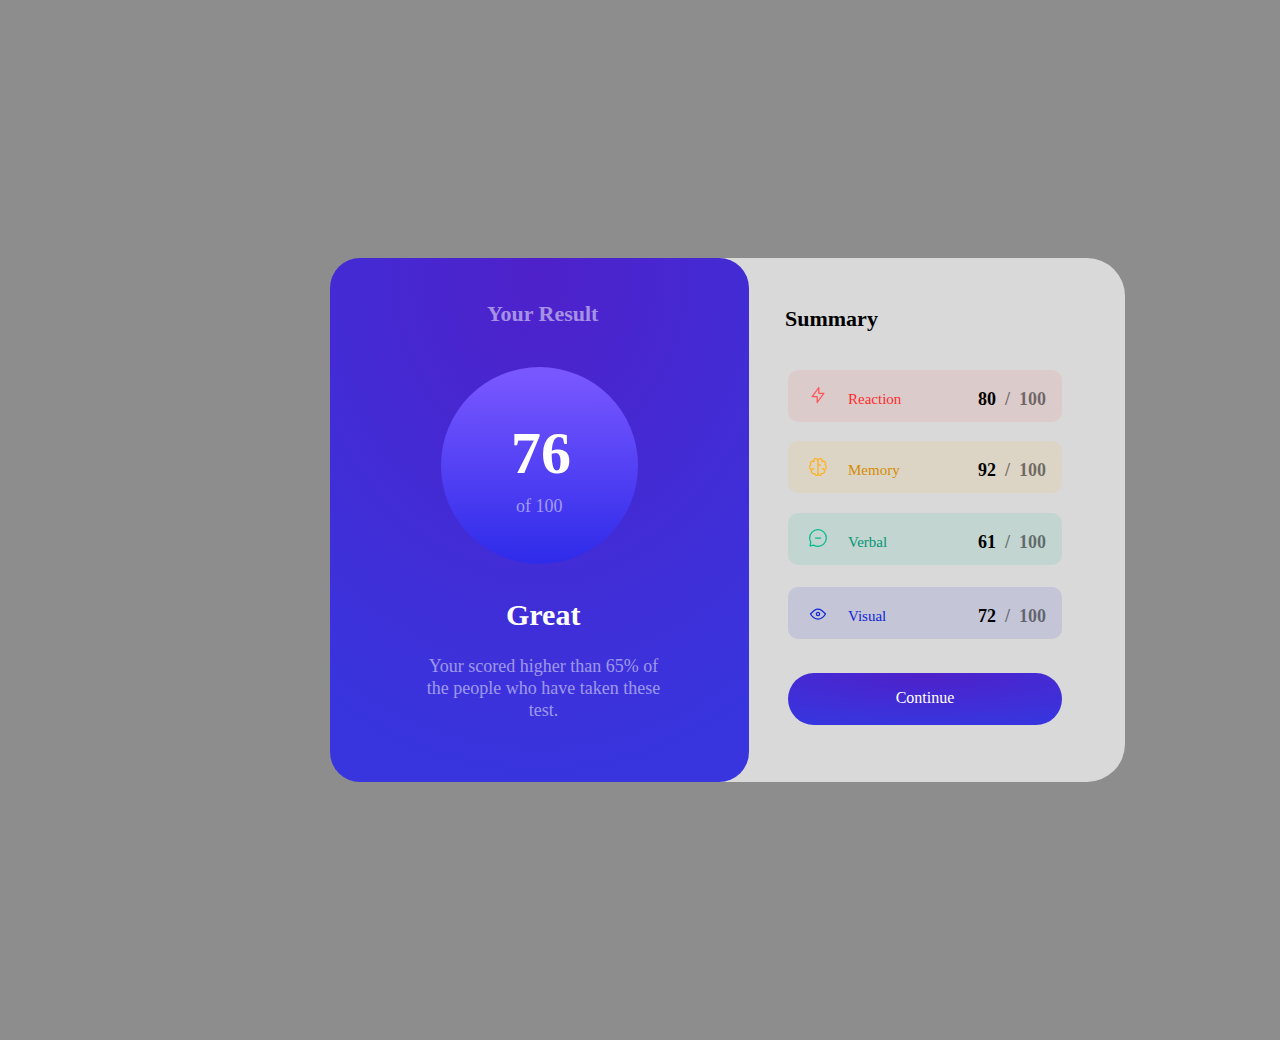
==== Lion_Work_1.html @ 53269382 "Add files via upload" ====
<!DOCTYPE html>
<html lang="en">
<head>
    <meta charset="UTF-8">
    <meta http-equiv="X-UA-Compatible" content="IE=edge">
    <meta name="viewport" content="width=device-width, initial-scale=1.0">
    <link rel="stylesheet" href="Lion_Wokr_1.css">
    <title>Lion</title>

</head>
<body>
    <div class="Rect1">
        <p>Summary</p>
    </div>

    <div class="Rect2">
        <p class="p1">Your Result</p>
    </div>
<!-- div 말고 원 만드는 방법 질문 -->
    <div class="Circle1">
        <p>76</p>
        <p>of 100</p>
        <p>Great</p>
        <p>Your scored higher than 65% of the people who have taken these test.</p>
    </div>
    <div class="reaction">
        <p>Reaction</p>
        <p><span class="strong"><strong>80</strong></span>&nbsp;&nbsp;/&nbsp;&nbsp;100</p>
        <svg xmlns="http://www.w3.org/2000/svg" width="40" height="40" fill="none" viewBox="-20 -15 40 40"><path stroke="#F55" stroke-linecap="round" stroke-linejoin="round" stroke-width="1.25" d="M10.833 8.333V2.5l-6.666 9.167h5V17.5l6.666-9.167h-5Z"/></svg>
    </div>
    <div class="memory">
        <p>Memory</p>
        <p><span class="strong2"><strong>92</strong></span>&nbsp;&nbsp;/&nbsp;&nbsp;100</p>
        <p><svg xmlns="http://www.w3.org/2000/svg" width="40" height="40" fill="none" viewBox="-20 0 40 40"><path stroke="#FFB21E" stroke-linecap="round" stroke-linejoin="round" stroke-width="1.25" d="M5.833 11.667a2.5 2.5 0 1 0 .834 4.858"/><path stroke="#FFB21E" stroke-linecap="round" stroke-linejoin="round" stroke-width="1.25" d="M3.553 13.004a3.333 3.333 0 0 1-.728-5.53m.025-.067a2.083 2.083 0 0 1 2.983-2.824m.199.054A2.083 2.083 0 1 1 10 3.75v12.917a1.667 1.667 0 0 1-3.333 0M10 5.833a2.5 2.5 0 0 0 2.5 2.5m1.667 3.334a2.5 2.5 0 1 1-.834 4.858"/><path stroke="#FFB21E" stroke-linecap="round" stroke-linejoin="round" stroke-width="1.25" d="M16.447 13.004a3.334 3.334 0 0 0 .728-5.53m-.025-.067a2.083 2.083 0 0 0-2.983-2.824M10 3.75a2.085 2.085 0 0 1 2.538-2.033 2.084 2.084 0 0 1 1.43 2.92m-.635 12.03a1.667 1.667 0 0 1-3.333 0"/></svg></p>
    </div>
    <div class="verbal">
        <p>Verbal</p>
        <p><span class="strong3"><strong>61</strong></span>&nbsp;&nbsp;/&nbsp;&nbsp;100</p>
        <svg xmlns="http://www.w3.org/2000/svg" width="40" height="40" fill="none" viewBox="-20 -15 40 40"><path stroke="#00BB8F" stroke-linecap="round" stroke-linejoin="round" stroke-width="1.25" d="M7.5 10h5M10 18.333A8.333 8.333 0 1 0 1.667 10c0 1.518.406 2.942 1.115 4.167l-.699 3.75 3.75-.699A8.295 8.295 0 0 0 10 18.333Z"/></svg>
    </div>
    <div class="visual">
        <p>Visual</p>
        <p><span class="strong4"><strong>72</strong></span>&nbsp;&nbsp;/&nbsp;&nbsp;100</p>
        <svg xmlns="http://www.w3.org/2000/svg" width="40" height="40" fill="none" viewBox="-20 -17 40 40"><path stroke="#1125D6" stroke-linecap="round" stroke-linejoin="round" stroke-width="1.25" d="M10 11.667a1.667 1.667 0 1 0 0-3.334 1.667 1.667 0 0 0 0 3.334Z"/><path stroke="#1125D6" stroke-linecap="round" stroke-linejoin="round" stroke-width="1.25" d="M17.5 10c-1.574 2.492-4.402 5-7.5 5s-5.926-2.508-7.5-5C4.416 7.632 6.66 5 10 5s5.584 2.632 7.5 5Z"/></svg>
    </div>  
    <div class="continue"><p>Continue</p></div>
</body>
</html>
---- Lion_Wokr_1.css ----
body {
    position: relative;
    width: 1440px;
    height: 1024px;

    background: #8D8D8D;
}

.Rect1 { 
    position: absolute;
    width:795px;
    height:524px;
    left:322px;
    top:250px;
    background: rgba(255,255,255,0.67);
    border-radius: 38px;
}

.Rect2 {
    position: absolute;
    width: 419px;
    height: 524px;
    left:322px;
    top: 250px;
    background: radial-gradient(96.75% 96.75% at 49.88% 3.25%, #4E21CA 0%, #3835DE 100%);
    border-radius:30px;
}
.Circle1 {
    position: absolute;
    width:197px;
    height:197px;
    left:433px;
    top:359px;
    background: linear-gradient(179.85deg, #7857FF 4.43%, #2E2BE9 99.87%);
    border-radius: 50%;
}

.memory {
    position: absolute;
    width: 274px;
    height: 52px;
    left: 780px;
    top: 433px;
    
    background: rgba(255, 178, 30, 0.1);
    border-radius: 10px;
}
.verbal {
    position: absolute;
    width: 274px;
    height: 52px;
    left: 780px;
    top: 505px;
    
    background: rgba(0, 187, 143, 0.1);
    border-radius: 10px;
}
.visual { 
    position: absolute;
    width: 274px;
    height: 52px;
    left: 780px;
    top: 579px;
    
    background: rgba(17, 37, 214, 0.1);
    border-radius: 10px;
}
.continue {
    position: absolute;
    width: 274px;
    height: 52px;
    left: 780px;
    top: 665px;
    
    background: radial-gradient(96.75% 96.75% at 49.88% 3.25%, #4E21CA 0%, #3835DE 100%) /* warning: gradient uses a rotation that is not supported by CSS and may not behave as expected */;
    border-radius: 30px;
}
.p1 {
    position: absolute;
    width: 143px;
    height: 28px;
    left: 157px;
    top: 20px;
    font-weight: 600;
    font-size: 22px;
    line-height: 27px;

    color: rgba(255, 255, 255, 0.5);
    
}
.Circle1 > p:nth-child(1){
    position: absolute;
    width: 94px;
    height: 62px;
    left: 70px;
    top: -10px;

    font-family: 'Inter';
    font-style: normal;
    font-weight: 700;
    font-size: 60px;
    line-height: 73px;

    color: #FFFFFF;    
}
.Circle1 > p:nth-child(2) {
    position: absolute;
    width: 62px;
    height: 22px;
    left: 75px;
    top: 110px;
    font-weight: 400;
    font-size: 18px;
    line-height: 22px;
    /* identical to box height */


    color: rgba(255, 255, 255, 0.5);
        
}
.Circle1 > p:nth-child(3) {
    position: absolute;
    width: 105px;
    height: 28px;
    left: 65px;
    top: 200px;

    font-family: 'Inter';
    font-style: normal;
    font-weight: 600;
    font-size: 30px;
    line-height: 36px;

    color: #FFFFFF;
}
.Circle1 > p:nth-child(4) {
    position: absolute;
    width:245px;
    height:72px;
    left:-20px;
    
    top:270px;
    font-size:18px;
    font-weight:400;
    line-height:22px;
    text-align:center;
    color:rgba(255,255,255,0.5);
}
.Rect1 > p {
    position: absolute;
    width: 119px;
    height: 15px;
    left: 455px;
    top: 25px;
    font-weight: 700;
    font-size: 22px;
    line-height: 27px;
    color: #000000;

}

.reaction > p:nth-child(1) {
    position: absolute;
    width: 103px;
    height: 21px;
    left: 60px;
    top: 5px;
    font-weight: 400;
    font-size: 15px;
    line-height: 18px;
    
    color: #FF2B2B;  
}
.reaction > p:nth-child(2) {
    position: absolute;
    width: 31px;
    height: 21px;
    left: 190px;
    top: 0px;
    
    font-family: 'Inter';
    font-style: normal;
    font-weight: 600;
    font-size: 18px;
    line-height: 22px;

    color: rgba(0, 0, 0, 0.5);
}

.continue > p {
    text-align: center;
    color:#ffffff;
}
.strong {
    color:black;
}
.memory > p:nth-child(2) {
    position: absolute;
    width: 31px;
    height: 21px;
    left: 190px;
    top: 0px;
    font-weight: 600;
    font-size: 18px;
    line-height: 22px;

    color: rgba(0, 0, 0, 0.5);
}
.strong2 {
    color:black;    
}
.verbal > p:nth-child(2) {
    position: absolute;
    width: 31px;
    height: 21px;
    left: 190px;
    top: 0px;
    font-weight: 600;
    font-size: 18px;
    line-height: 22px;

    color:  rgba(0, 0, 0, 0.5);
}
.strong3 {
    color:black;
}
.visual > p:nth-child(2) {
    position: absolute;
    width: 31px;
    height: 21px;
    left: 190px;
    top: 0px;
    font-weight: 600;
    font-size: 18px;
    line-height: 22px;

    color:  rgba(0, 0, 0, 0.5);
}
.strong4 {
    color:black;
}

.memory > p:nth-child(1) {
    position: absolute;
    width: 103px;
    height: 21px;
    left: 60px;
    top: 5px;
    font-weight: 400;
    font-size: 15px;
    line-height: 18px;

    color: #D48C03;

}
.verbal > p:nth-child(1) {
    position: absolute;
    width: 103px;
    height: 21px;
    left: 60px;
    top: 5px;
    font-weight: 400;
    font-size: 15px;
    line-height: 18px;

    color: #029774;
}

.visual> p:nth-child(1) {
    position: absolute;
    width: 103px;
    height: 21px;
    left: 60px;
    top: 5px;
    font-weight: 400;
    font-size: 15px;
    line-height: 18px;

    color: #1125D6;
}
.reaction {
    position: absolute;
    width: 274px;
    height: 52px;
    left: 780px;
    top: 362px;
    background: rgba(255, 85, 85, 0.1);
    border-radius: 10px;
}
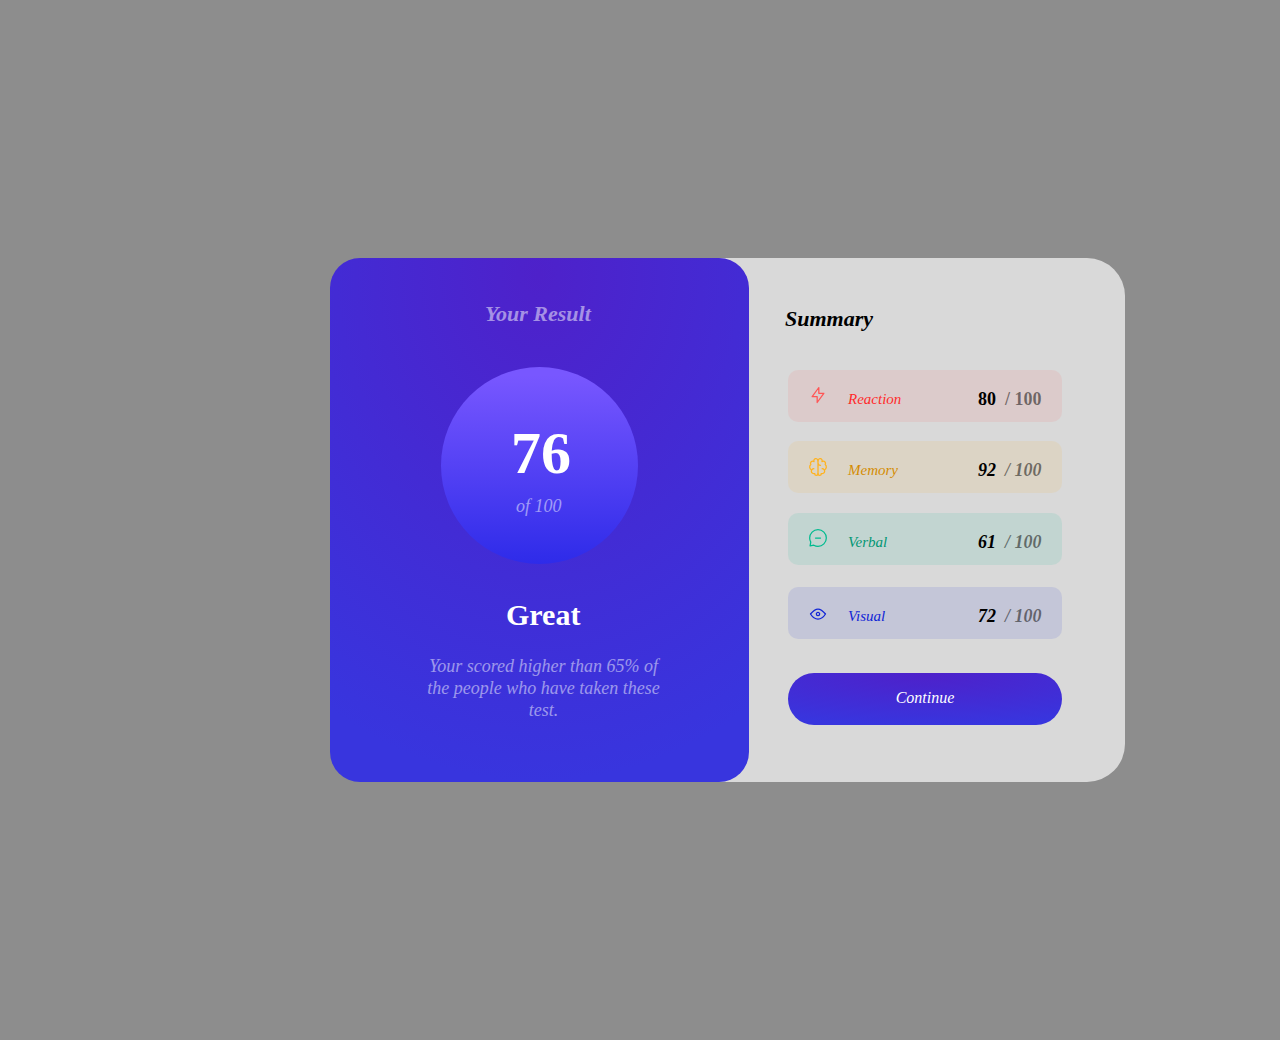
==== commit 249ef358: "html,css" ====
--- a/Lion_Work_1.html
+++ b/Lion_Work_1.html
@@ -25,22 +25,22 @@
     </div>
     <div class="reaction">
         <p>Reaction</p>
-        <p><span class="strong"><strong>80</strong></span>&nbsp;&nbsp;/&nbsp;&nbsp;100</p>
+        <p><span class="strong"><strong>80</strong></span>&nbsp;&nbsp;/&nbsp;100</p>
         <svg xmlns="http://www.w3.org/2000/svg" width="40" height="40" fill="none" viewBox="-20 -15 40 40"><path stroke="#F55" stroke-linecap="round" stroke-linejoin="round" stroke-width="1.25" d="M10.833 8.333V2.5l-6.666 9.167h5V17.5l6.666-9.167h-5Z"/></svg>
     </div>
     <div class="memory">
         <p>Memory</p>
-        <p><span class="strong2"><strong>92</strong></span>&nbsp;&nbsp;/&nbsp;&nbsp;100</p>
+        <p><span class="strong2"><strong>92</strong></span>&nbsp;&nbsp;/&nbsp;100</p>
         <p><svg xmlns="http://www.w3.org/2000/svg" width="40" height="40" fill="none" viewBox="-20 0 40 40"><path stroke="#FFB21E" stroke-linecap="round" stroke-linejoin="round" stroke-width="1.25" d="M5.833 11.667a2.5 2.5 0 1 0 .834 4.858"/><path stroke="#FFB21E" stroke-linecap="round" stroke-linejoin="round" stroke-width="1.25" d="M3.553 13.004a3.333 3.333 0 0 1-.728-5.53m.025-.067a2.083 2.083 0 0 1 2.983-2.824m.199.054A2.083 2.083 0 1 1 10 3.75v12.917a1.667 1.667 0 0 1-3.333 0M10 5.833a2.5 2.5 0 0 0 2.5 2.5m1.667 3.334a2.5 2.5 0 1 1-.834 4.858"/><path stroke="#FFB21E" stroke-linecap="round" stroke-linejoin="round" stroke-width="1.25" d="M16.447 13.004a3.334 3.334 0 0 0 .728-5.53m-.025-.067a2.083 2.083 0 0 0-2.983-2.824M10 3.75a2.085 2.085 0 0 1 2.538-2.033 2.084 2.084 0 0 1 1.43 2.92m-.635 12.03a1.667 1.667 0 0 1-3.333 0"/></svg></p>
     </div>
     <div class="verbal">
         <p>Verbal</p>
-        <p><span class="strong3"><strong>61</strong></span>&nbsp;&nbsp;/&nbsp;&nbsp;100</p>
+        <p><span class="strong3"><strong>61</strong></span>&nbsp;&nbsp;/&nbsp;100</p>
         <svg xmlns="http://www.w3.org/2000/svg" width="40" height="40" fill="none" viewBox="-20 -15 40 40"><path stroke="#00BB8F" stroke-linecap="round" stroke-linejoin="round" stroke-width="1.25" d="M7.5 10h5M10 18.333A8.333 8.333 0 1 0 1.667 10c0 1.518.406 2.942 1.115 4.167l-.699 3.75 3.75-.699A8.295 8.295 0 0 0 10 18.333Z"/></svg>
     </div>
     <div class="visual">
         <p>Visual</p>
-        <p><span class="strong4"><strong>72</strong></span>&nbsp;&nbsp;/&nbsp;&nbsp;100</p>
+        <p><span class="strong4"><strong>72</strong></span>&nbsp;&nbsp;/&nbsp;100</p>
         <svg xmlns="http://www.w3.org/2000/svg" width="40" height="40" fill="none" viewBox="-20 -17 40 40"><path stroke="#1125D6" stroke-linecap="round" stroke-linejoin="round" stroke-width="1.25" d="M10 11.667a1.667 1.667 0 1 0 0-3.334 1.667 1.667 0 0 0 0 3.334Z"/><path stroke="#1125D6" stroke-linecap="round" stroke-linejoin="round" stroke-width="1.25" d="M17.5 10c-1.574 2.492-4.402 5-7.5 5s-5.926-2.508-7.5-5C4.416 7.632 6.66 5 10 5s5.584 2.632 7.5 5Z"/></svg>
     </div>  
     <div class="continue"><p>Continue</p></div>
--- a/Lion_Wokr_1.css
+++ b/Lion_Wokr_1.css
@@ -2,8 +2,9 @@
     position: relative;
     width: 1440px;
     height: 1024px;
-
     background: #8D8D8D;
+    font-family: 'Hanken Grotesk';
+    font-style: italic;
 }
 
 .Rect1 { 
@@ -79,11 +80,13 @@
     position: absolute;
     width: 143px;
     height: 28px;
-    left: 157px;
+    left: 155px;
     top: 20px;
     font-weight: 600;
     font-size: 22px;
     line-height: 27px;
+    font-family: 'Hanken Grotesk';
+    font-style: italic;
 
     color: rgba(255, 255, 255, 0.5);
     
@@ -94,7 +97,8 @@
     height: 62px;
     left: 70px;
     top: -10px;
-
+    font-family: 'Hanken Grotesk';
+    font-style: italic;
     font-family: 'Inter';
     font-style: normal;
     font-weight: 700;
@@ -106,6 +110,8 @@
 .Circle1 > p:nth-child(2) {
     position: absolute;
     width: 62px;
+    font-family: 'Hanken Grotesk';
+    font-style: italic;
     height: 22px;
     left: 75px;
     top: 110px;
@@ -138,7 +144,8 @@
     width:245px;
     height:72px;
     left:-20px;
-    
+    font-family: 'Hanken Grotesk';
+    font-style: italic;
     top:270px;
     font-size:18px;
     font-weight:400;
@@ -183,7 +190,7 @@
     font-weight: 600;
     font-size: 18px;
     line-height: 22px;
-
+    font-family: "Hanken Grotesk";
     color: rgba(0, 0, 0, 0.5);
 }
 
